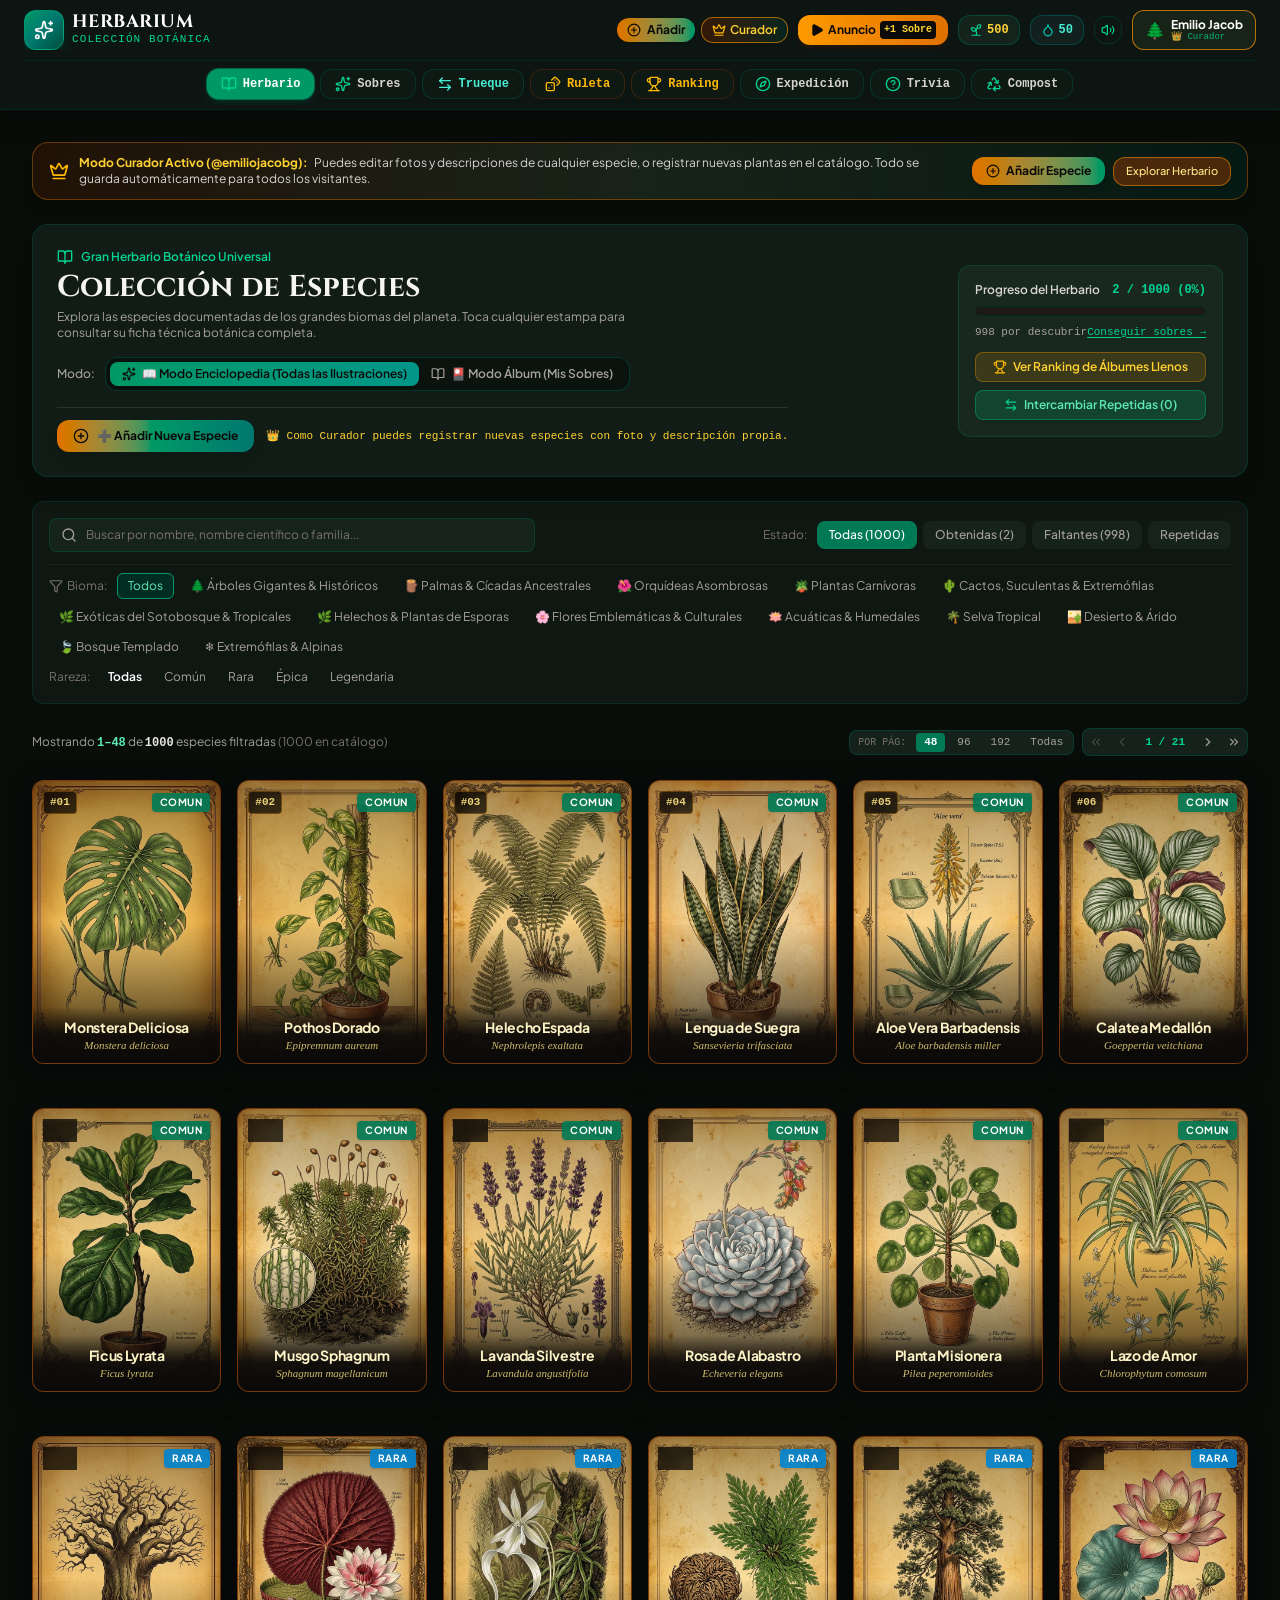
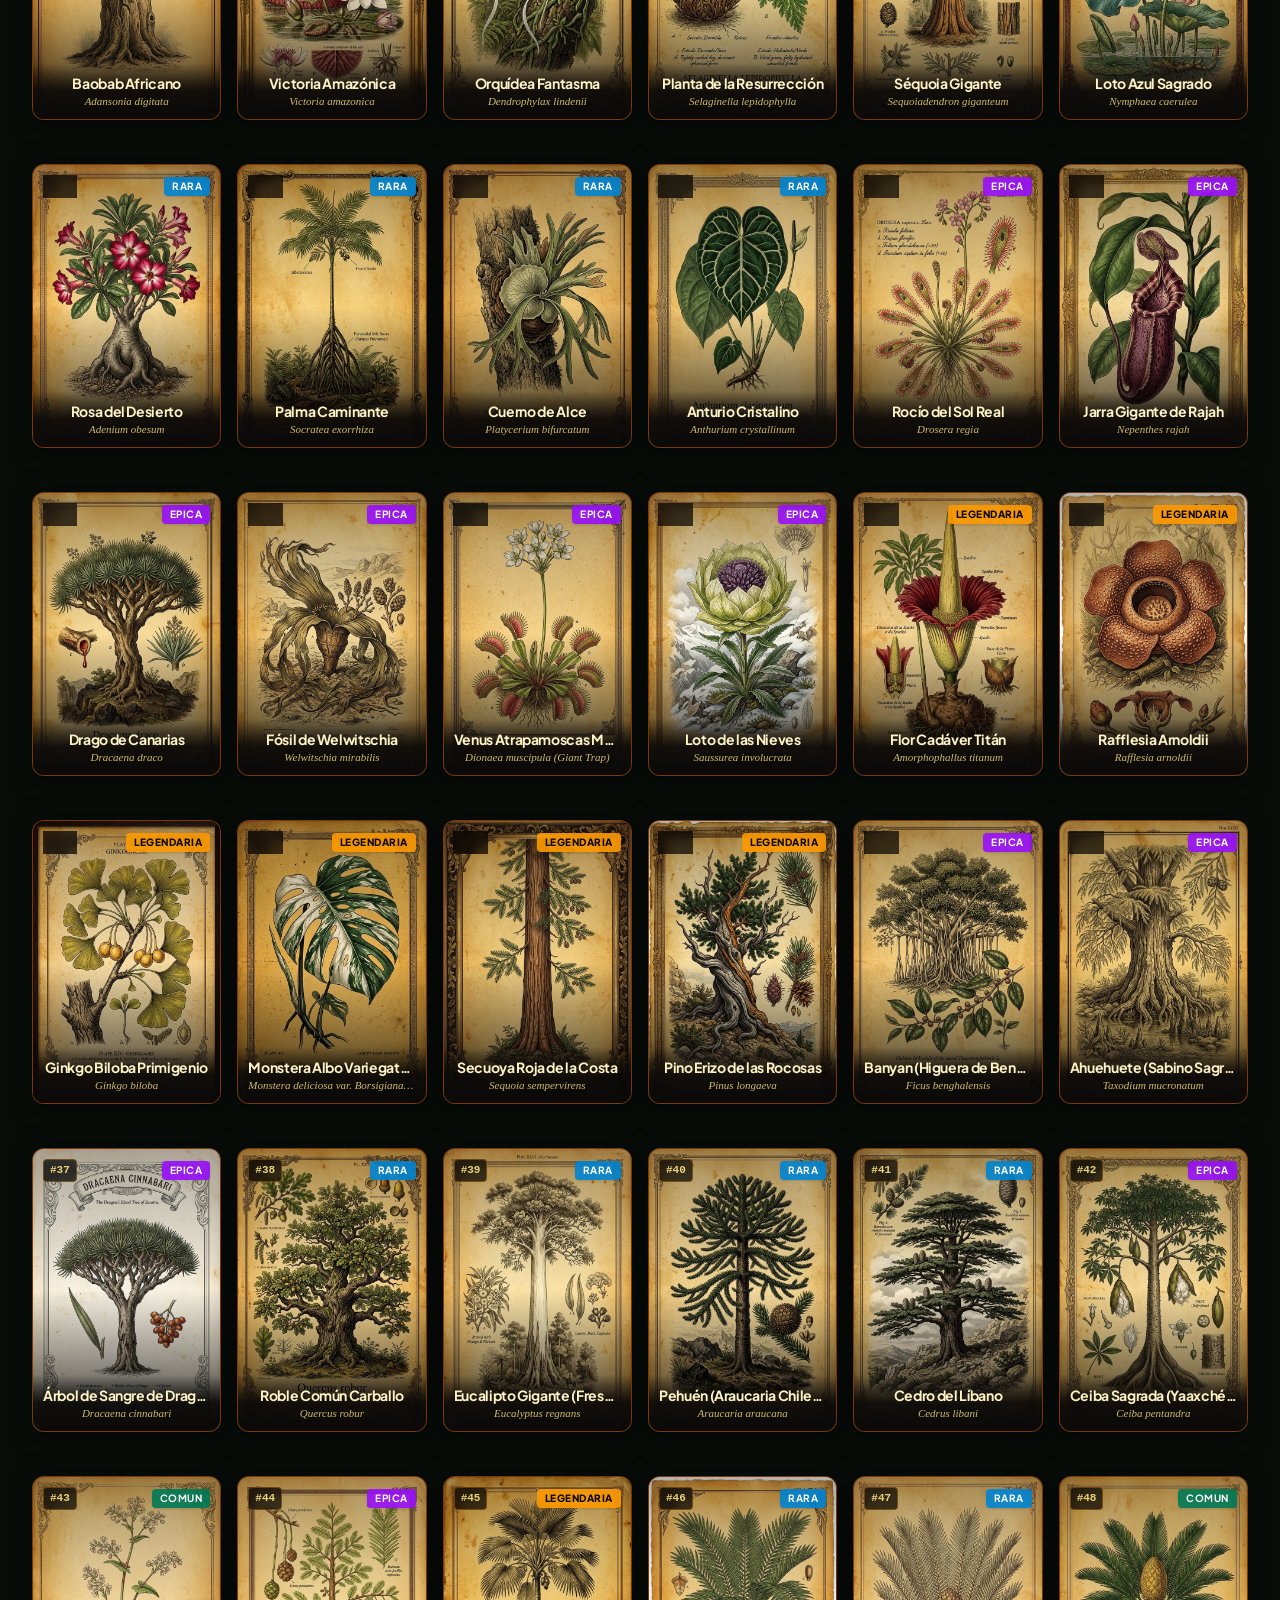
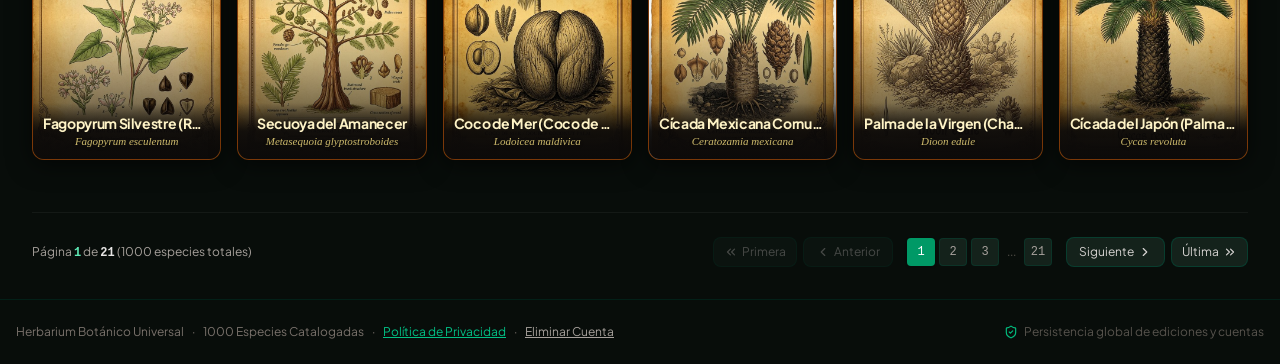
==== index.html @ 69491db5 "Restore all user uploaded plant photos, add offline image package and Service Worker cache" ====
<!doctype html>
<html lang="es">
  <head>
    <meta charset="UTF-8" />
    <meta name="viewport" content="width=device-width, initial-scale=1.0, maximum-scale=1.0, user-scalable=no, viewport-fit=cover" />
    <title>Herbarium · Álbum de Especies Botánicas</title>
    <meta name="description" content="Colecciona especies botánicas, abre sobres interactivos, completa tu herbario y aprende con fichas técnicas y trivias." />
    <meta property="og:title" content="Herbarium · Álbum de Especies Botánicas" />
    <meta property="og:description" content="Colecciona especies botánicas, abre sobres interactivos, completa tu herbario y aprende con fichas técnicas y trivias." />
    <meta property="og:type" content="website" />
    <meta name="twitter:card" content="summary_large_image" />

    <!-- PWA & Mobile Web App Mode (Quitar barra de URL en APK / Standalone) -->
    <meta name="theme-color" content="#0c1410" />
    <meta name="mobile-web-app-capable" content="yes" />
    <meta name="apple-mobile-web-app-capable" content="yes" />
    <meta name="apple-mobile-web-app-status-bar-style" content="black-translucent" />
    <meta name="apple-mobile-web-app-title" content="Herbarium" />
    <meta name="application-name" content="Herbarium" />
    <meta name="msapplication-TileColor" content="#0c1410" />

    <!-- App Icons -->
    <link rel="icon" type="image/png" sizes="192x192" href="images/launchericon-192x192.png" />
    <link rel="icon" type="image/png" sizes="512x512" href="images/launchericon-512x512.png" />
    <link rel="apple-touch-icon" sizes="192x192" href="images/launchericon-192x192.png" />
    <link rel="manifest" href="manifest.json" />

    <!-- Google Fonts -->
    <link rel="preconnect" href="https://fonts.googleapis.com" />
    <link rel="preconnect" href="https://fonts.gstatic.com" crossorigin />
    <link href="https://fonts.googleapis.com/css2?family=Cinzel:wght@500;700;900&family=Plus+Jakarta+Sans:ital,wght@0,400;0,500;0,600;0,700;1,400;1,600&display=swap" rel="stylesheet" />

    <!-- Google AdMob / AdSense Hook -->
    <script async src="https://pagead2.googlesyndication.com/pagead/js/adsbygoogle.js?client=ca-app-pub-3940256099942544" crossorigin="anonymous"></script>
    <script type="module" crossorigin src="./index-Bh_zc8xM.js"></script>
    <link rel="stylesheet" crossorigin href="./index-CdFM4j1s.css">
  </head>
  <body class="bg-[#0c1410] text-[#e8f0eb] antialiased selection:bg-emerald-700 selection:text-white">
    <div id="root"></div>
    <script>
      if ('serviceWorker' in navigator) {
        window.addEventListener('load', () => {
          navigator.serviceWorker.register('./sw.js')
            .then((reg) => console.log('Service Worker registrado:', reg))
            .catch((err) => console.log('Error al registrar Service Worker:', err));
        });
      }
    </script>
  </body>
</html>
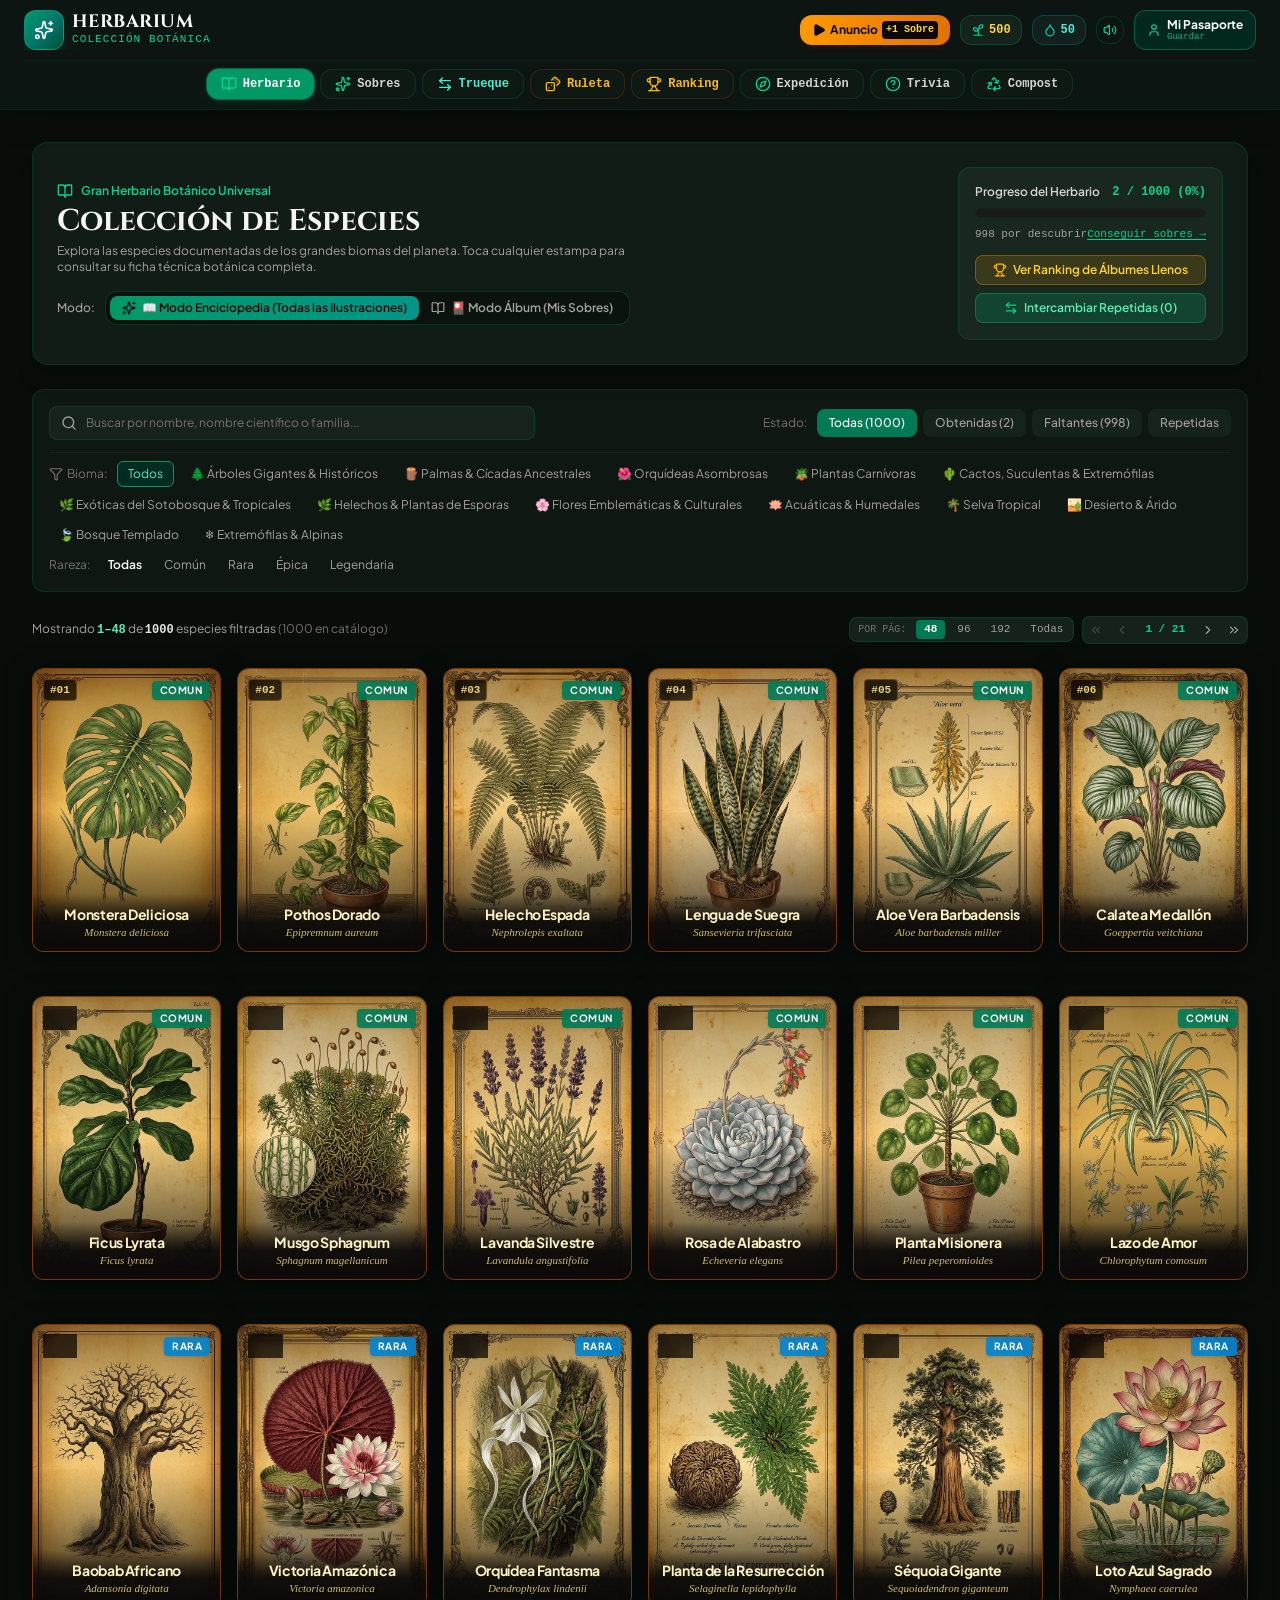
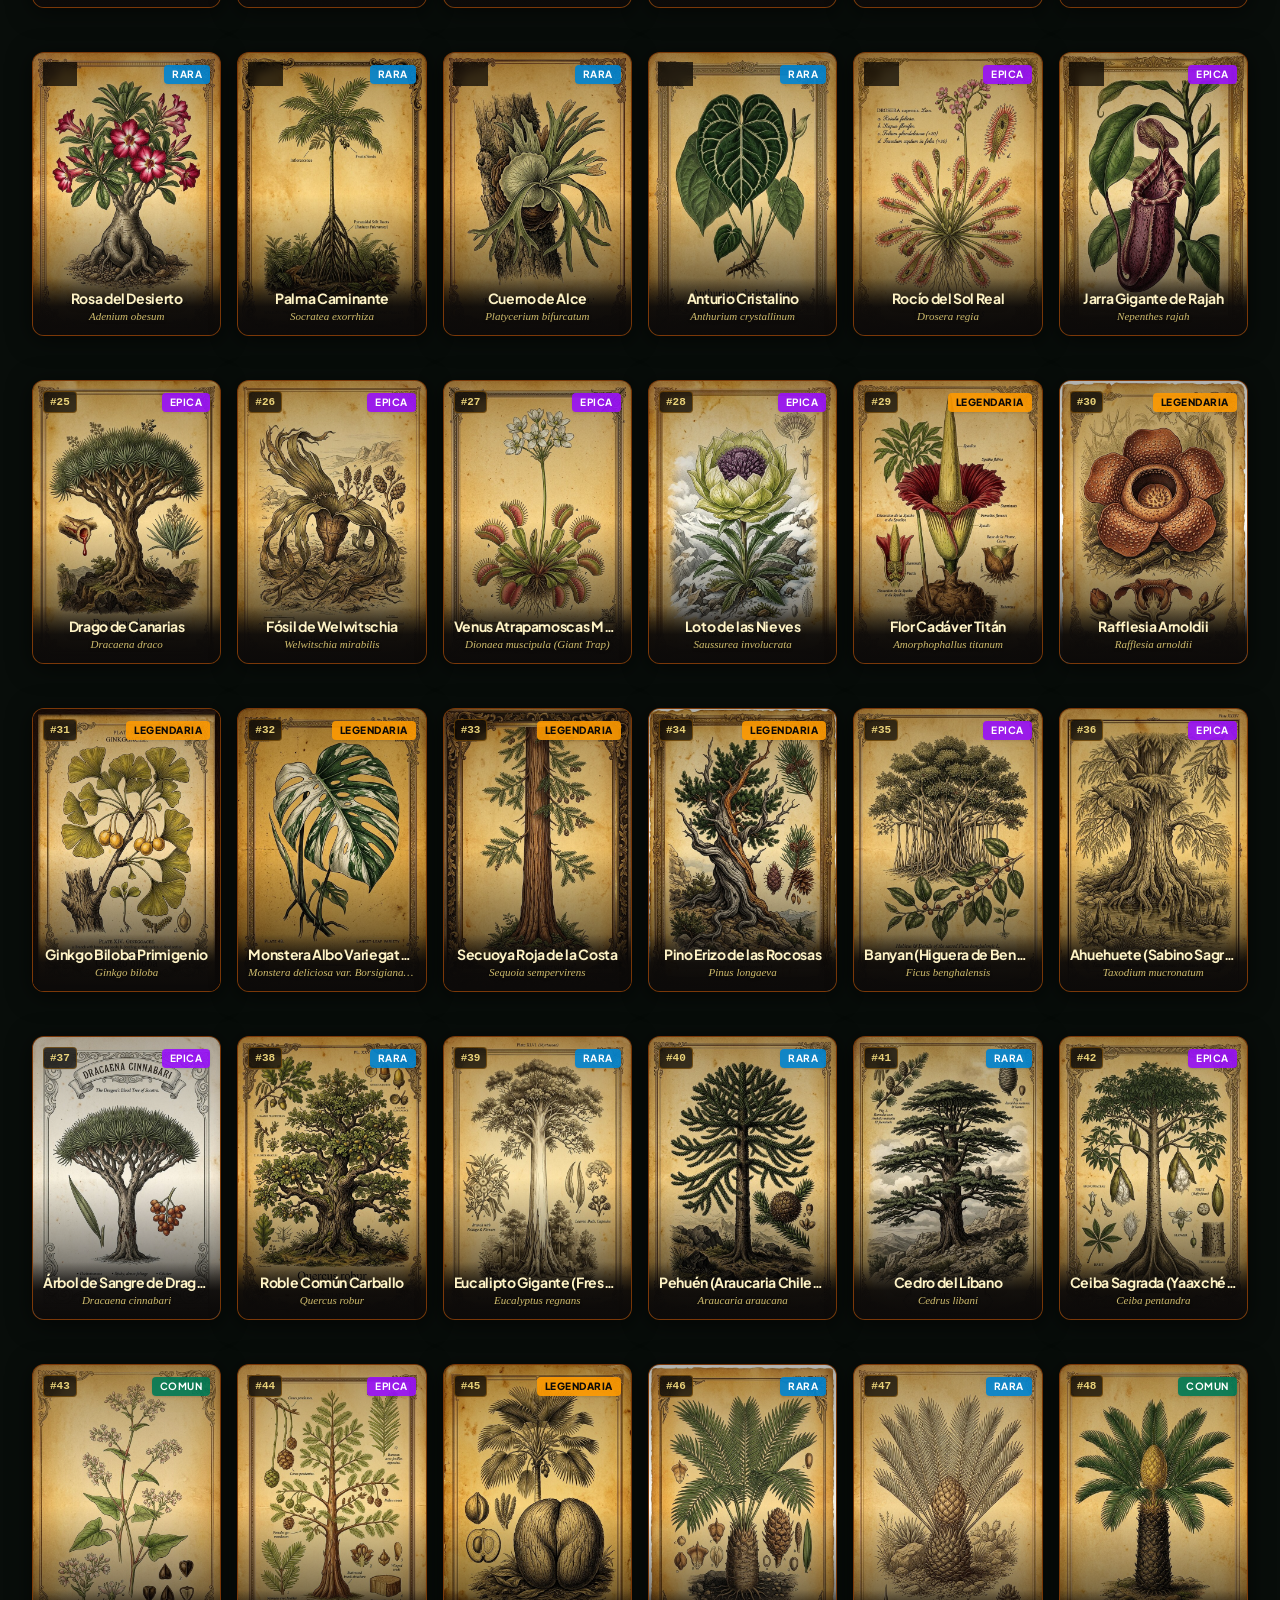
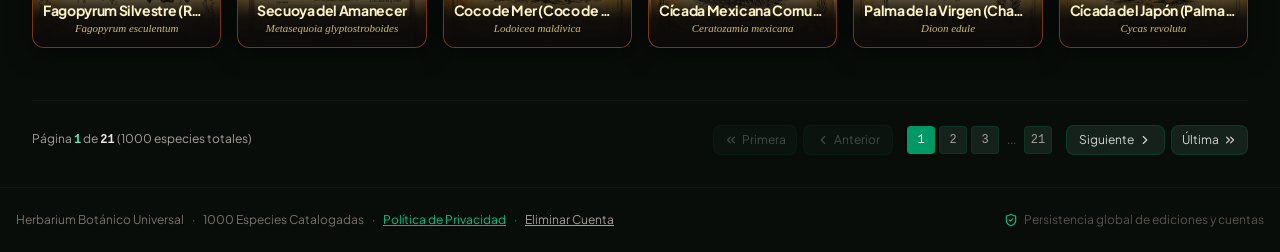
==== commit 7152c108: "Fix: Remove default curator auto-login so new users and testers start as guests" ====
--- a/index.html
+++ b/index.html
@@ -32,7 +32,7 @@
 
     <!-- Google AdMob / AdSense Hook -->
     <script async src="https://pagead2.googlesyndication.com/pagead/js/adsbygoogle.js?client=ca-app-pub-3940256099942544" crossorigin="anonymous"></script>
-    <script type="module" crossorigin src="./index-Bh_zc8xM.js"></script>
+    <script type="module" crossorigin src="./index-DKAEFjFJ.js"></script>
     <link rel="stylesheet" crossorigin href="./index-CdFM4j1s.css">
   </head>
   <body class="bg-[#0c1410] text-[#e8f0eb] antialiased selection:bg-emerald-700 selection:text-white">
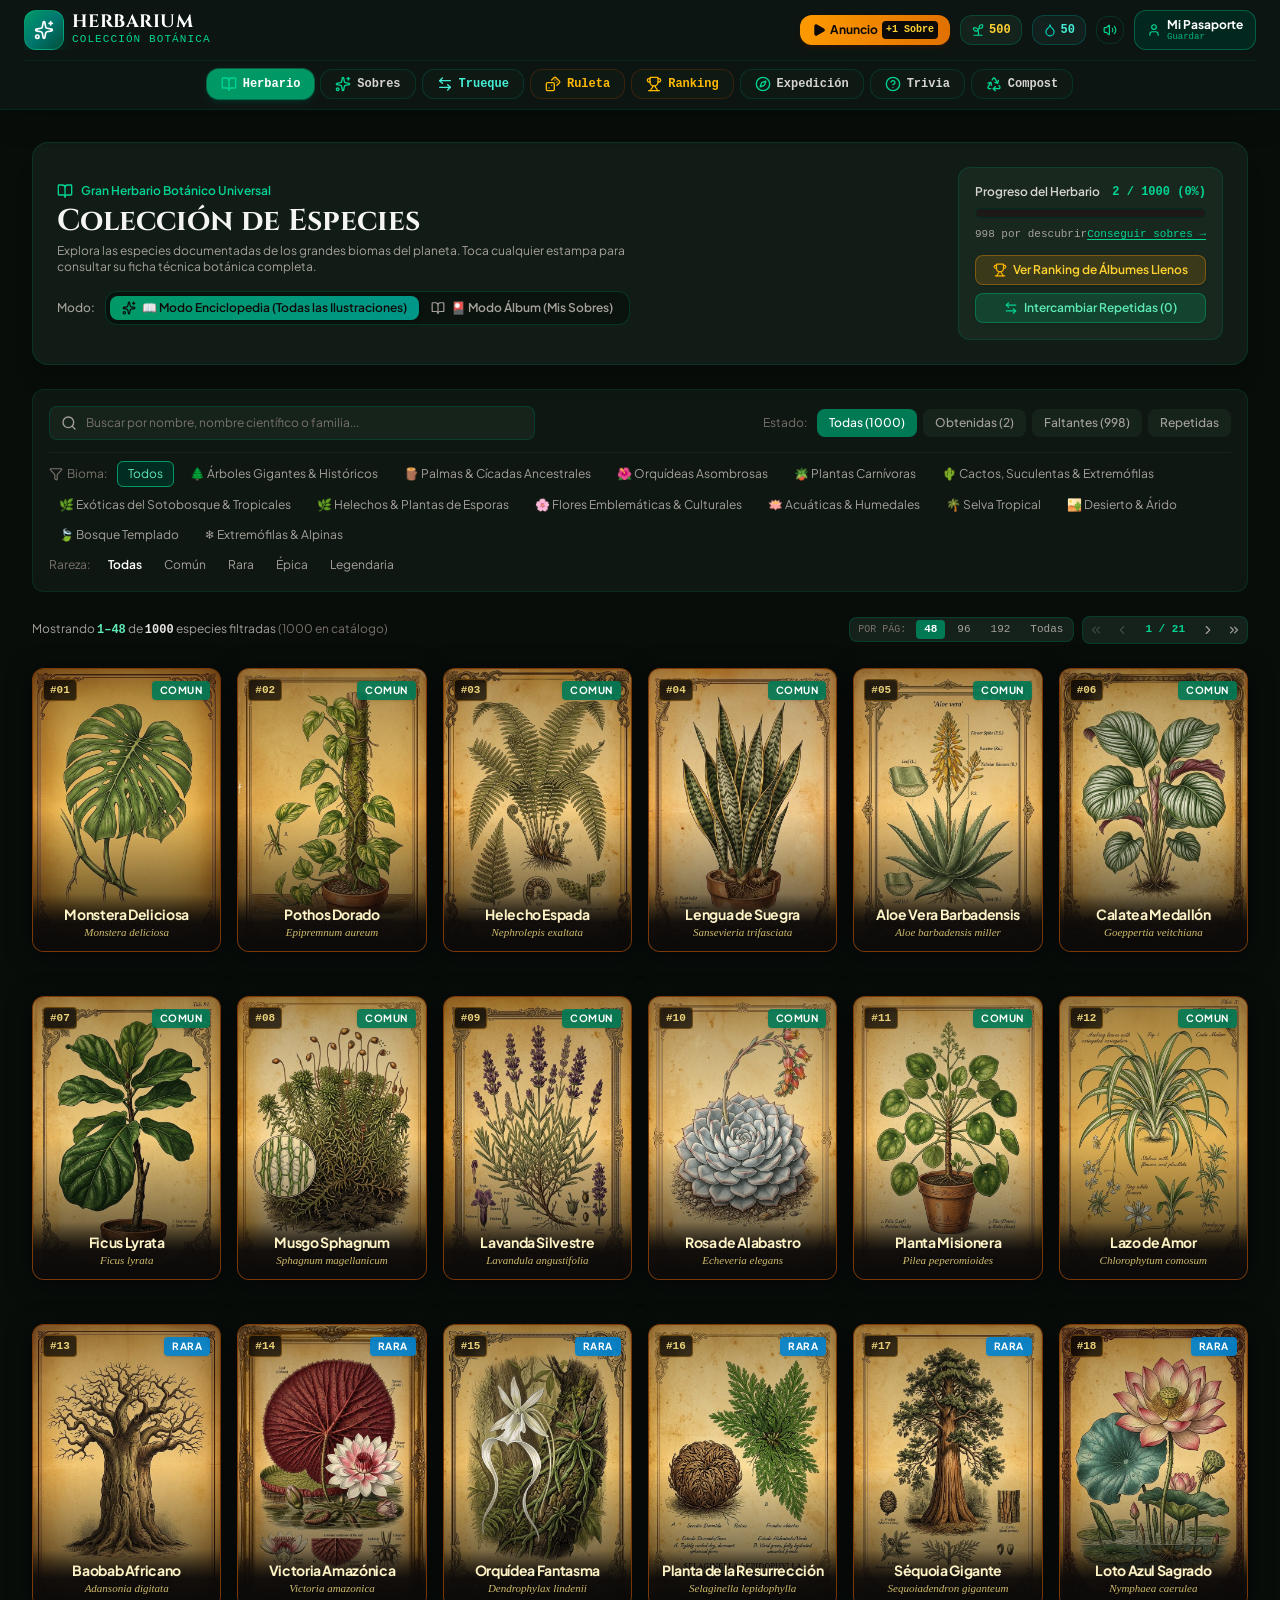
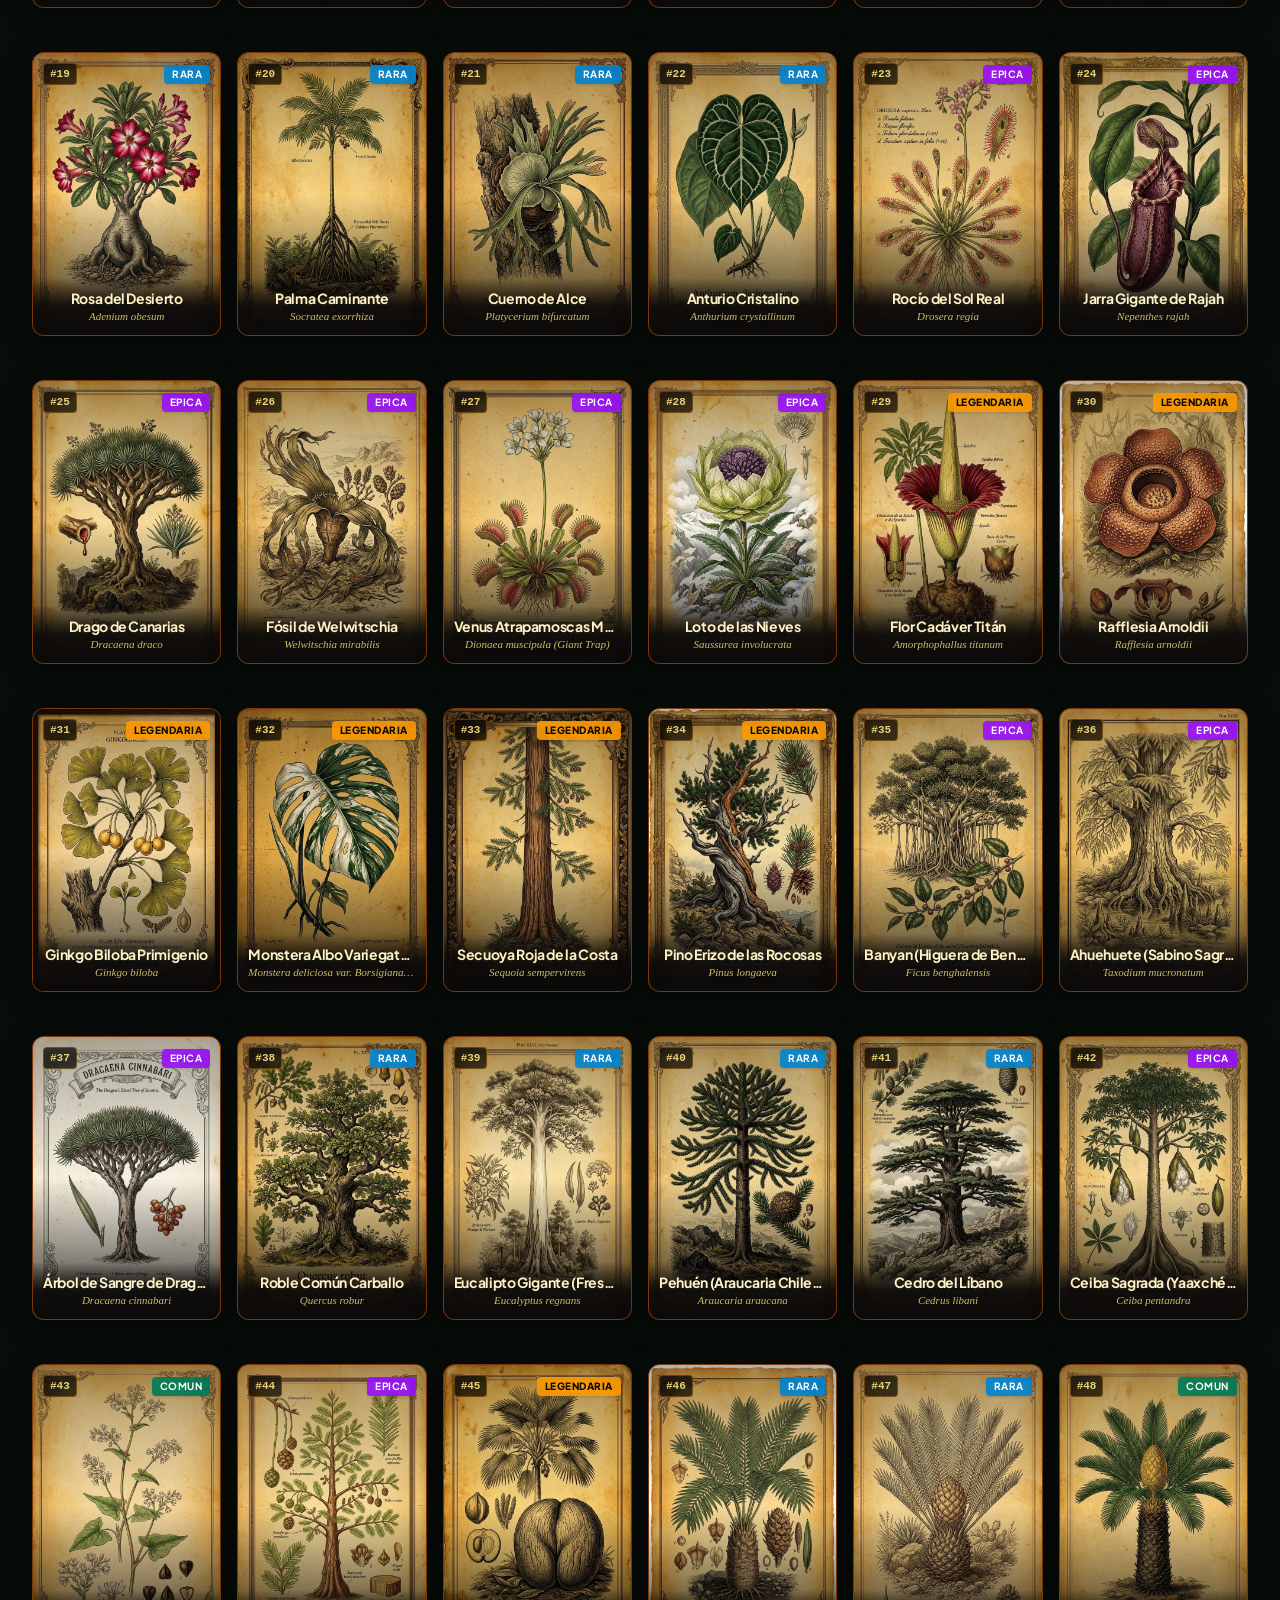
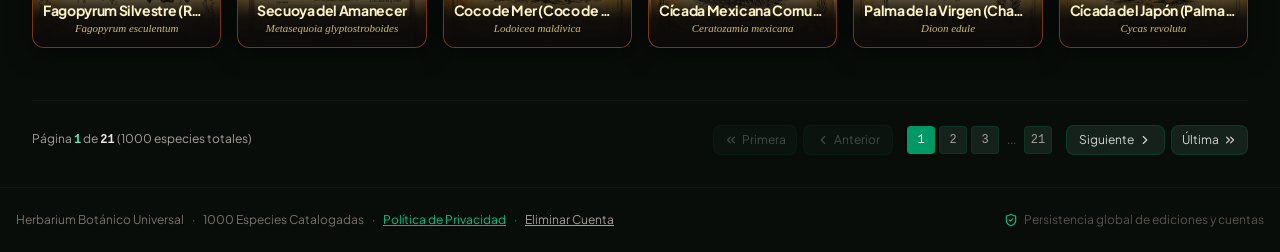
==== commit c3bc83f0: "Enhance login and account creation flow for individual users" ====
--- a/index.html
+++ b/index.html
@@ -32,7 +32,7 @@
 
     <!-- Google AdMob / AdSense Hook -->
     <script async src="https://pagead2.googlesyndication.com/pagead/js/adsbygoogle.js?client=ca-app-pub-3940256099942544" crossorigin="anonymous"></script>
-    <script type="module" crossorigin src="./index-DKAEFjFJ.js"></script>
+    <script type="module" crossorigin src="./index-sWVpfVEQ.js"></script>
     <link rel="stylesheet" crossorigin href="./index-CdFM4j1s.css">
   </head>
   <body class="bg-[#0c1410] text-[#e8f0eb] antialiased selection:bg-emerald-700 selection:text-white">
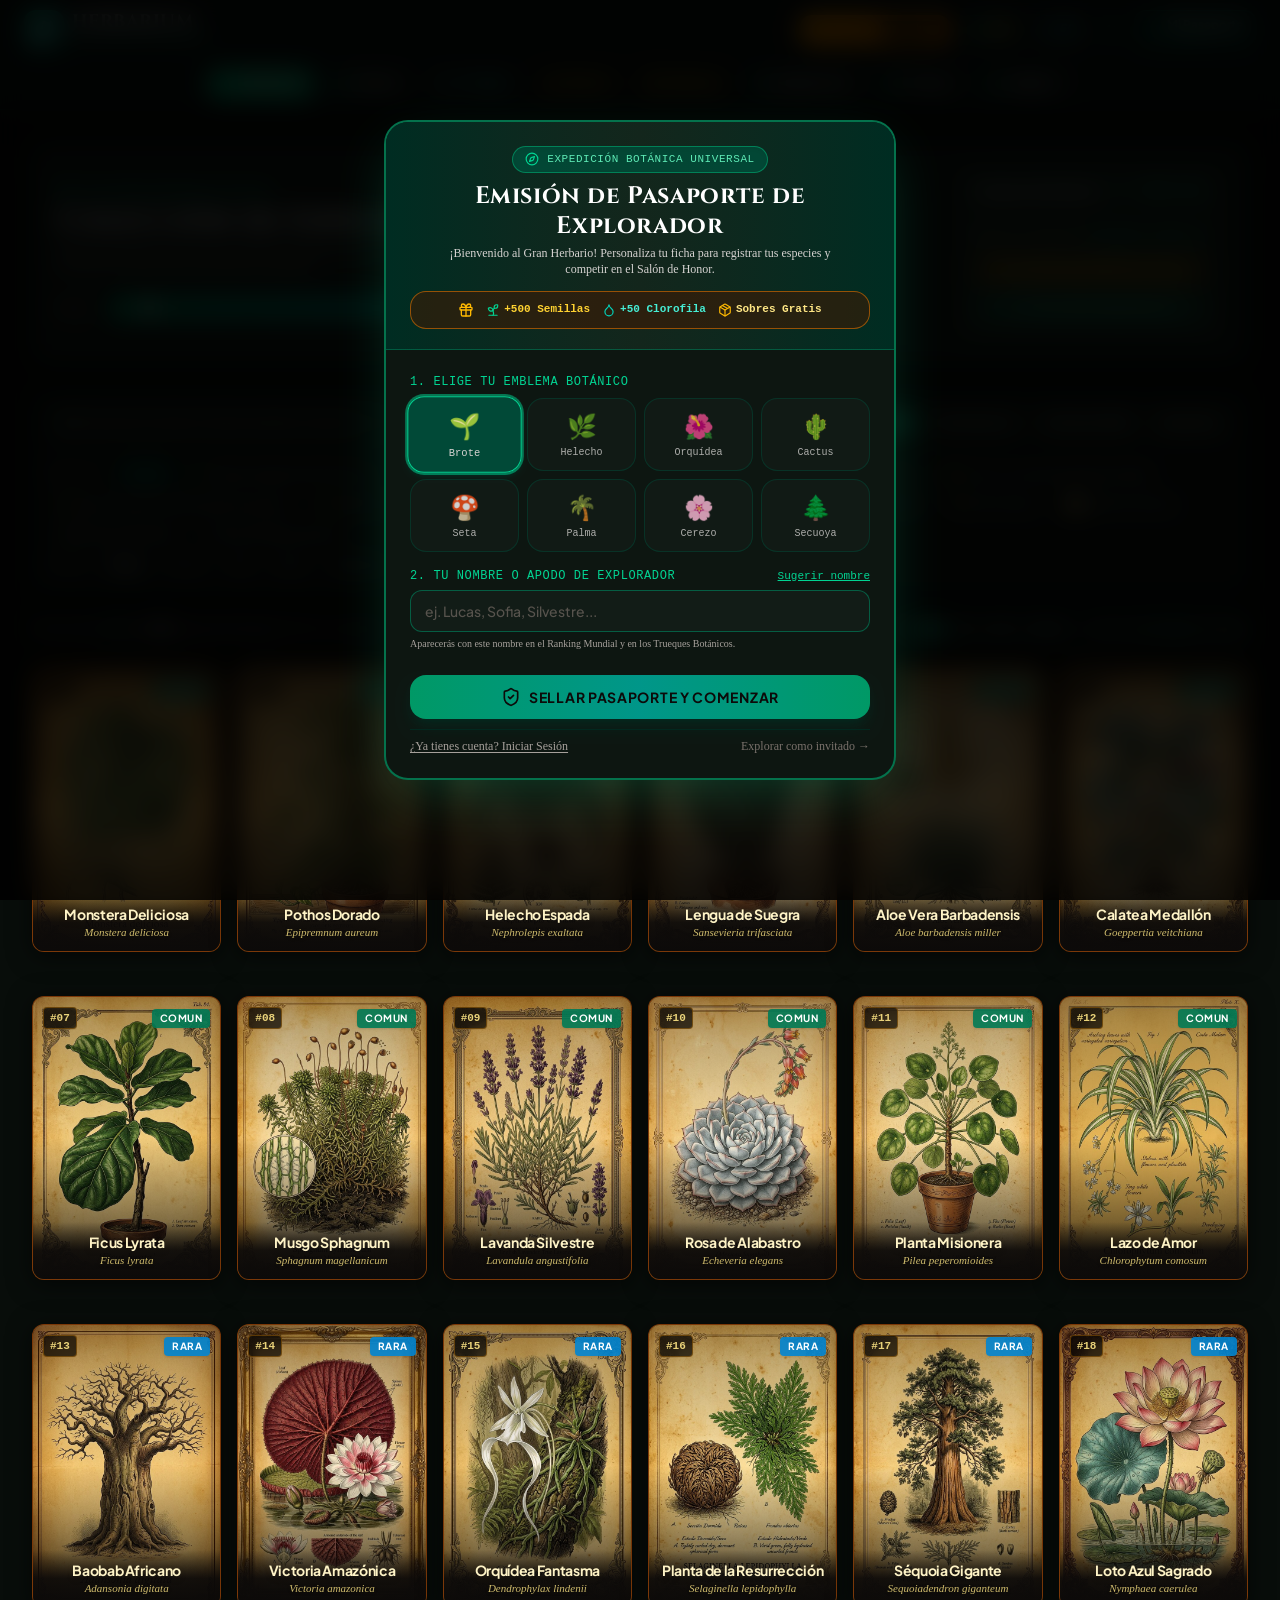
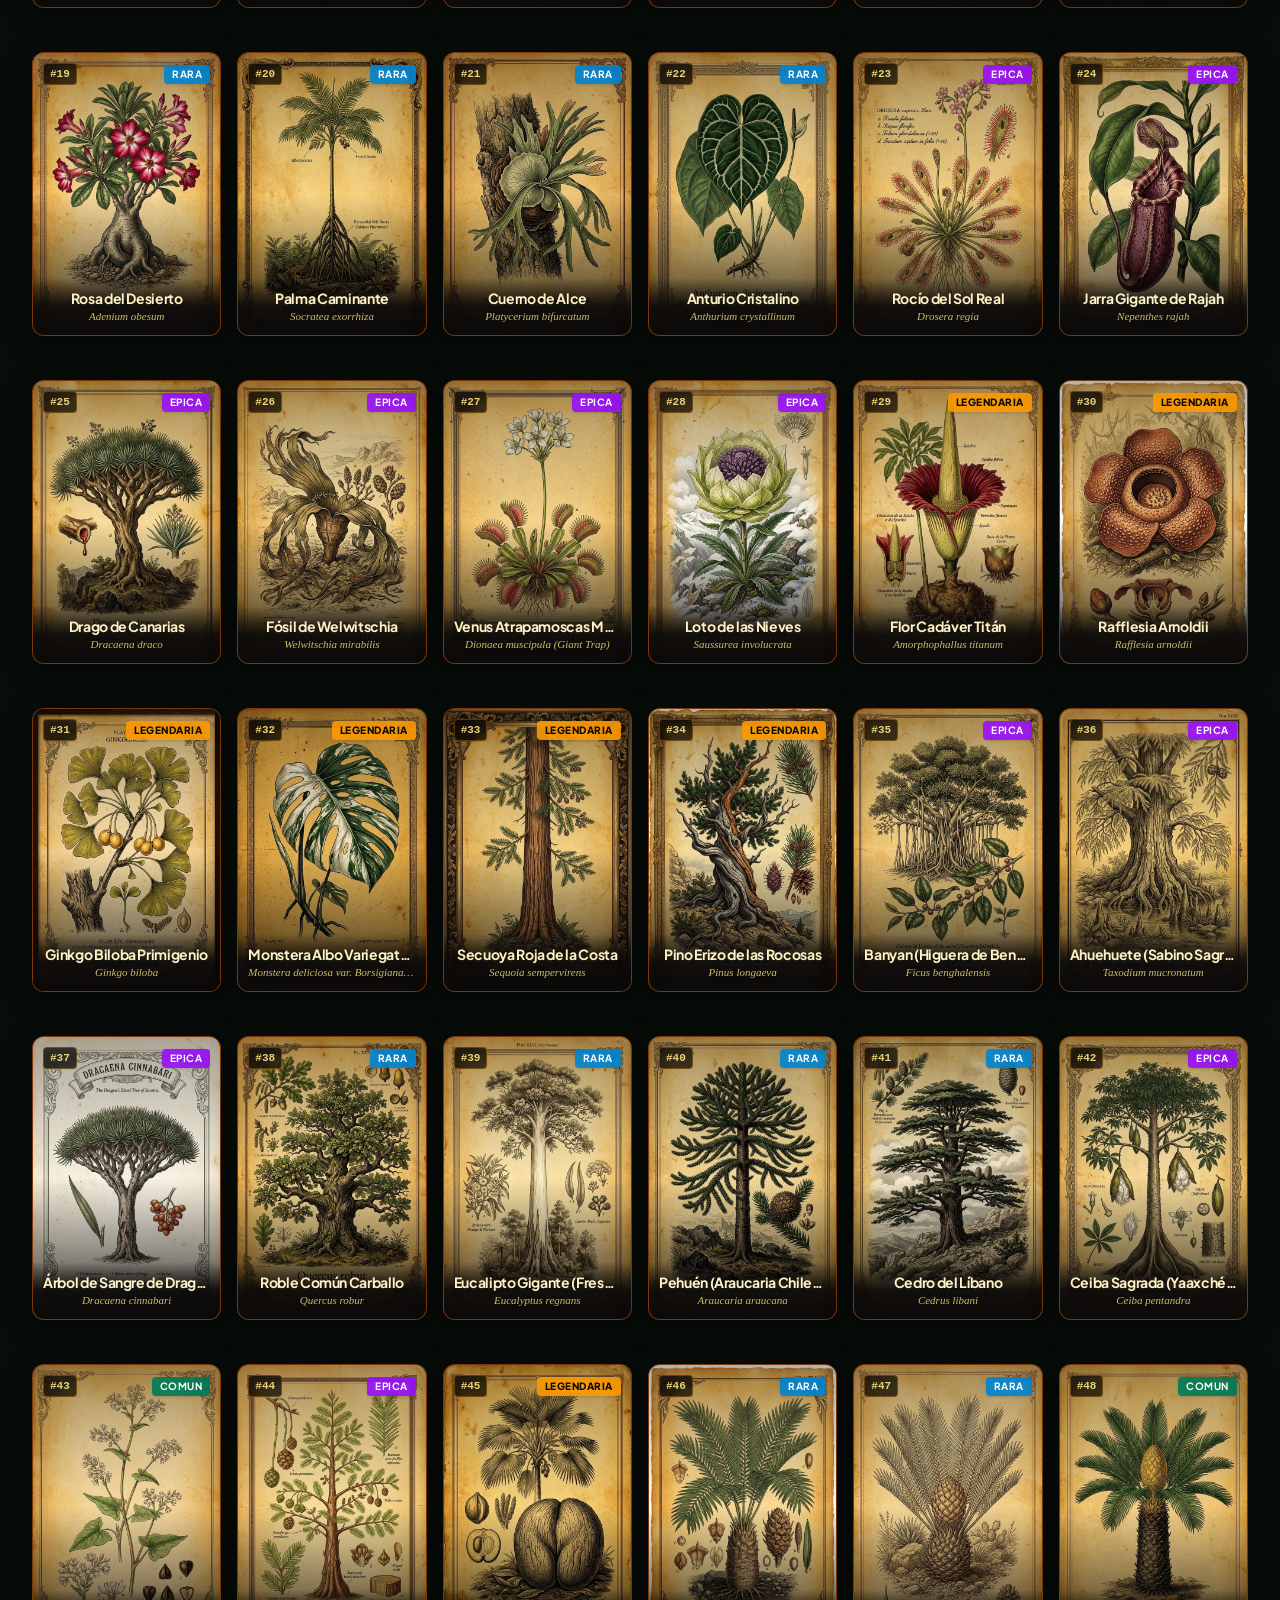
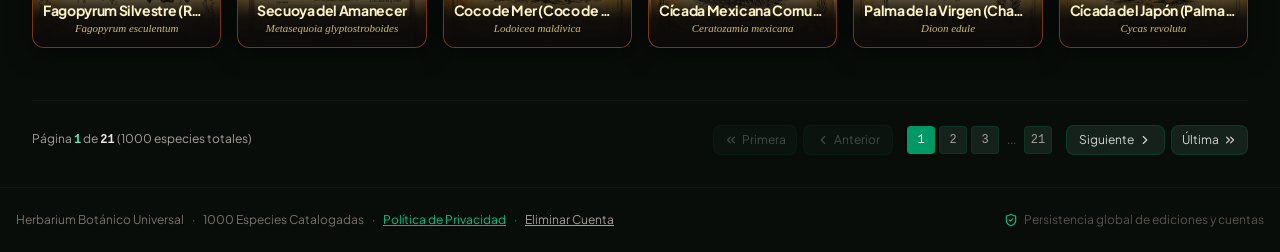
==== commit ff502542: "Add Welcome Botanical Passport onboarding for new explorers" ====
--- a/index.html
+++ b/index.html
@@ -32,8 +32,8 @@
 
     <!-- Google AdMob / AdSense Hook -->
     <script async src="https://pagead2.googlesyndication.com/pagead/js/adsbygoogle.js?client=ca-app-pub-3940256099942544" crossorigin="anonymous"></script>
-    <script type="module" crossorigin src="./index-sWVpfVEQ.js"></script>
-    <link rel="stylesheet" crossorigin href="./index-CdFM4j1s.css">
+    <script type="module" crossorigin src="./index-sHYonJdT.js"></script>
+    <link rel="stylesheet" crossorigin href="./index-BS-xwa5h.css">
   </head>
   <body class="bg-[#0c1410] text-[#e8f0eb] antialiased selection:bg-emerald-700 selection:text-white">
     <div id="root"></div>
